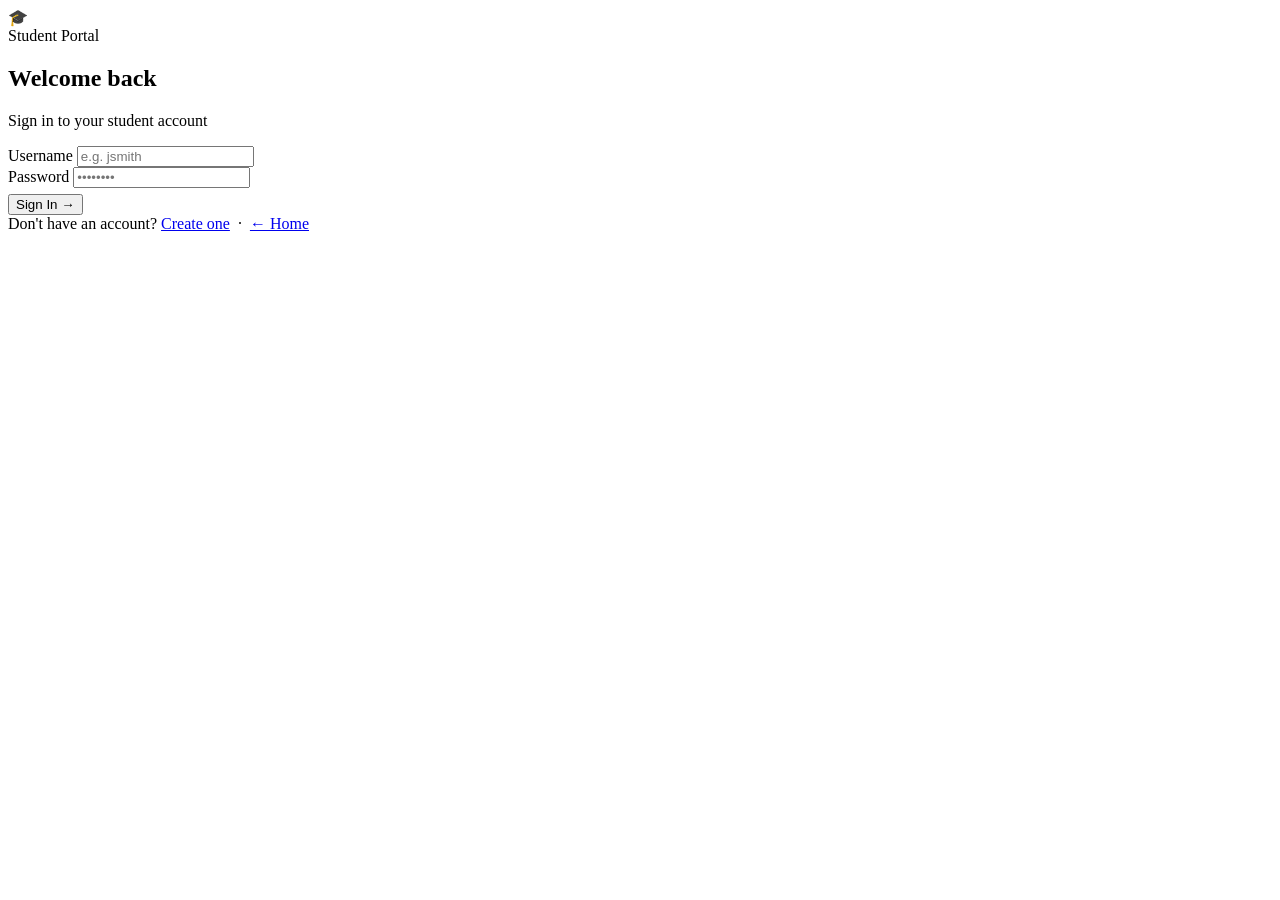
==== login.html @ 2de4115a "Add files via upload" ====
<!DOCTYPE html>
<html lang="en">
<head>
  <meta charset="UTF-8">
  <meta name="viewport" content="width=device-width, initial-scale=1.0">
  <title>Sign In · Student Portal</title>
  <link rel="stylesheet" href="css/style.css">
</head>
<body>
  <div class="auth-wrapper">
    <div class="auth-card">

      <div class="logo">
        <div class="logo-icon">🎓</div>
        <span class="logo-text">Student Portal</span>
      </div>

      <h2>Welcome back</h2>
      <p class="subtitle">Sign in to your student account</p>

      <div id="alert-box"></div>

      <form action="login" method="POST">
        <div class="form-group">
          <label for="username">Username</label>
          <input id="username" name="username" type="text"
                 placeholder="e.g. jsmith" autocomplete="username" required>
        </div>

        <div class="form-group">
          <label for="password">Password</label>
          <input id="password" name="password" type="password"
                 placeholder="••••••••" autocomplete="current-password" required>
        </div>

        <button type="submit" class="btn btn-primary" style="margin-top:.4rem;">
          Sign In →
        </button>
      </form>

      <div class="form-footer">
        Don't have an account? <a href="register.html">Create one</a>
        &nbsp;·&nbsp; <a href="index.html">← Home</a>
      </div>

    </div>
  </div>

  <script src="main.js"></script>
</body>
</html>
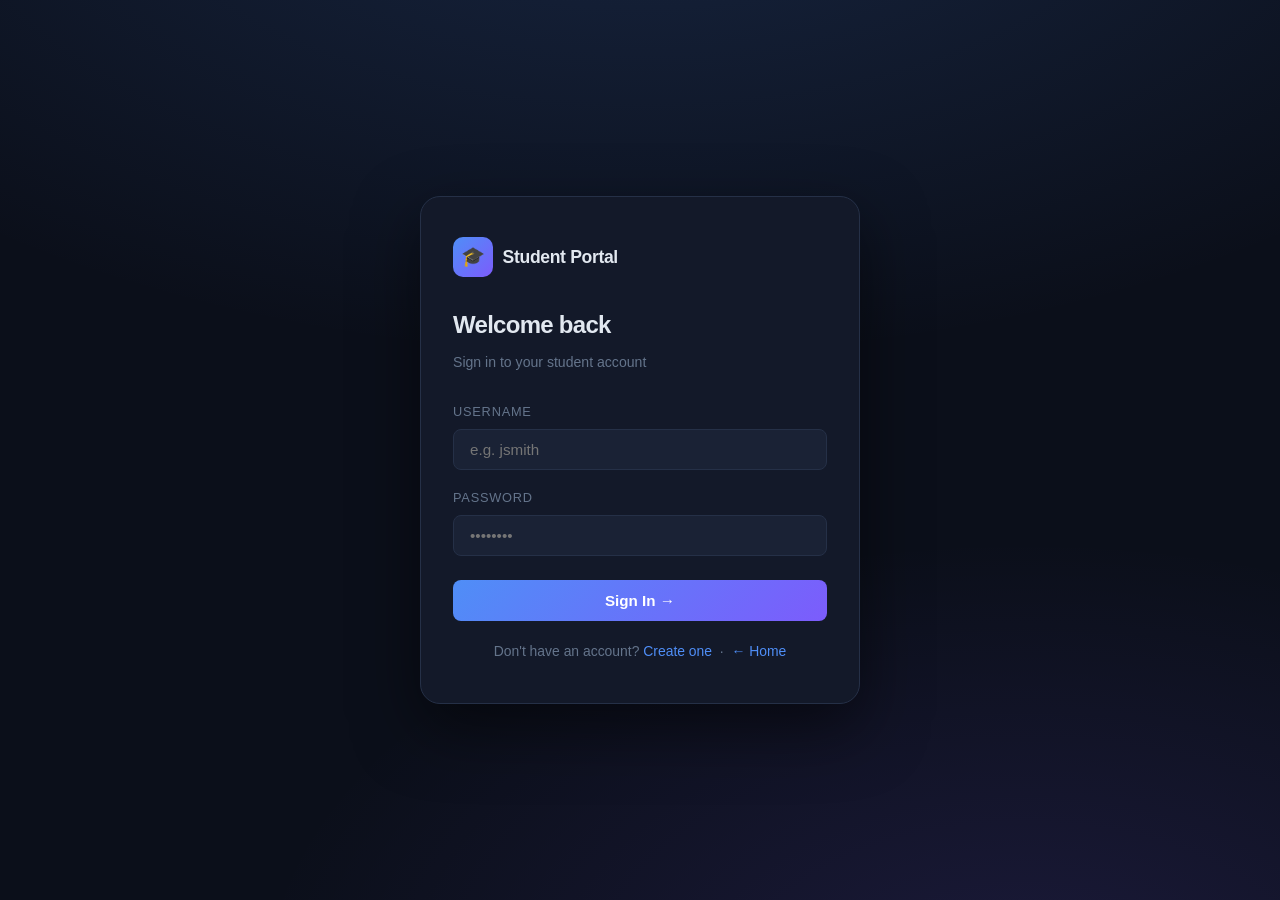
==== commit 95c5f35c: "Fix HTML formatting in login.html" ====
--- a/login.html
+++ b/login.html
@@ -4,7 +4,7 @@
   <meta charset="UTF-8">
   <meta name="viewport" content="width=device-width, initial-scale=1.0">
   <title>Sign In · Student Portal</title>
-  <link rel="stylesheet" href="css/style.css">
+  <link rel="stylesheet" href="style.css">
 </head>
 <body>
   <div class="auth-wrapper">
@@ -48,4 +48,4 @@
 
   <script src="main.js"></script>
 </body>
-</html>+</html>
--- a/style.css
+++ b/style.css
@@ -0,0 +1,404 @@
+/* ===== Student Portal – CSS ===== */
+@import url('https://fonts.googleapis.com/css2?family=Sora:wght@300;400;500;600;700&family=JetBrains+Mono:wght@400;500&display=swap');
+
+:root {
+  --bg:        #0b0f1a;
+  --surface:   #131929;
+  --card:      #1a2235;
+  --border:    #253047;
+  --accent:    #4f8ef7;
+  --accent2:   #7c5cfc;
+  --success:   #22c55e;
+  --danger:    #ef4444;
+  --warning:   #f59e0b;
+  --text:      #e2e8f0;
+  --muted:     #64748b;
+  --radius:    12px;
+  --font:      'Sora', sans-serif;
+  --mono:      'JetBrains Mono', monospace;
+}
+
+*, *::before, *::after { box-sizing: border-box; margin: 0; padding: 0; }
+
+body {
+  font-family: var(--font);
+  background: var(--bg);
+  color: var(--text);
+  min-height: 100vh;
+  line-height: 1.6;
+}
+
+/* ── AUTH PAGES ── */
+.auth-wrapper {
+  min-height: 100vh;
+  display: flex;
+  align-items: center;
+  justify-content: center;
+  background: radial-gradient(ellipse 80% 60% at 50% -20%, rgba(79,142,247,.18), transparent),
+              radial-gradient(ellipse 60% 50% at 80% 110%, rgba(124,92,252,.14), transparent),
+              var(--bg);
+  padding: 2rem;
+}
+
+.auth-card {
+  background: var(--surface);
+  border: 1px solid var(--border);
+  border-radius: 20px;
+  padding: 2.5rem 2rem;
+  width: 100%;
+  max-width: 440px;
+  box-shadow: 0 24px 64px rgba(0,0,0,.5);
+}
+
+.auth-card .logo {
+  display: flex;
+  align-items: center;
+  gap: .6rem;
+  margin-bottom: 1.8rem;
+}
+
+.auth-card .logo-icon {
+  width: 40px; height: 40px;
+  border-radius: 10px;
+  background: linear-gradient(135deg, var(--accent), var(--accent2));
+  display: flex; align-items: center; justify-content: center;
+  font-size: 1.2rem;
+}
+
+.auth-card .logo-text {
+  font-size: 1.1rem;
+  font-weight: 600;
+  letter-spacing: -.02em;
+}
+
+.auth-card h2 {
+  font-size: 1.5rem;
+  font-weight: 700;
+  margin-bottom: .4rem;
+  letter-spacing: -.03em;
+}
+
+.auth-card .subtitle {
+  color: var(--muted);
+  font-size: .88rem;
+  margin-bottom: 1.8rem;
+}
+
+/* ── FORM ELEMENTS ── */
+.form-group { margin-bottom: 1.1rem; }
+
+.form-group label {
+  display: block;
+  font-size: .8rem;
+  font-weight: 500;
+  color: var(--muted);
+  text-transform: uppercase;
+  letter-spacing: .06em;
+  margin-bottom: .4rem;
+}
+
+.form-group input,
+.form-group select {
+  width: 100%;
+  background: var(--card);
+  border: 1px solid var(--border);
+  border-radius: 8px;
+  padding: .7rem 1rem;
+  color: var(--text);
+  font-family: var(--font);
+  font-size: .95rem;
+  outline: none;
+  transition: border-color .2s, box-shadow .2s;
+}
+
+.form-group input:focus,
+.form-group select:focus {
+  border-color: var(--accent);
+  box-shadow: 0 0 0 3px rgba(79,142,247,.15);
+}
+
+.form-group select option { background: var(--card); }
+
+/* ── BUTTONS ── */
+.btn {
+  display: inline-flex;
+  align-items: center;
+  justify-content: center;
+  gap: .5rem;
+  padding: .75rem 1.5rem;
+  border-radius: 8px;
+  font-family: var(--font);
+  font-size: .95rem;
+  font-weight: 600;
+  cursor: pointer;
+  border: none;
+  transition: opacity .2s, transform .1s;
+  text-decoration: none;
+}
+.btn:active { transform: scale(.97); }
+
+.btn-primary {
+  background: linear-gradient(135deg, var(--accent), var(--accent2));
+  color: #fff;
+  width: 100%;
+}
+.btn-primary:hover { opacity: .88; }
+
+.btn-ghost {
+  background: transparent;
+  color: var(--accent);
+  border: 1px solid var(--border);
+}
+.btn-ghost:hover { background: var(--card); }
+
+.btn-danger {
+  background: rgba(239,68,68,.15);
+  color: var(--danger);
+  border: 1px solid rgba(239,68,68,.3);
+}
+.btn-danger:hover { background: rgba(239,68,68,.25); }
+
+.form-footer {
+  margin-top: 1.2rem;
+  text-align: center;
+  font-size: .87rem;
+  color: var(--muted);
+}
+.form-footer a { color: var(--accent); text-decoration: none; font-weight: 500; }
+
+/* ── ALERTS ── */
+.alert {
+  padding: .7rem 1rem;
+  border-radius: 8px;
+  font-size: .88rem;
+  margin-bottom: 1.2rem;
+  display: flex;
+  align-items: center;
+  gap: .5rem;
+}
+.alert-danger  { background: rgba(239,68,68,.12);  color: #fca5a5; border: 1px solid rgba(239,68,68,.25); }
+.alert-success { background: rgba(34,197,94,.12);  color: #86efac; border: 1px solid rgba(34,197,94,.25); }
+.alert-info    { background: rgba(79,142,247,.12); color: #93c5fd; border: 1px solid rgba(79,142,247,.25); }
+
+/* ── DASHBOARD LAYOUT ── */
+.dashboard { display: flex; min-height: 100vh; }
+
+.sidebar {
+  width: 240px;
+  flex-shrink: 0;
+  background: var(--surface);
+  border-right: 1px solid var(--border);
+  display: flex;
+  flex-direction: column;
+  padding: 1.5rem 1rem;
+  position: sticky;
+  top: 0;
+  height: 100vh;
+  overflow-y: auto;
+}
+
+.sidebar .logo {
+  display: flex;
+  align-items: center;
+  gap: .6rem;
+  padding: .4rem .5rem 1.6rem;
+  border-bottom: 1px solid var(--border);
+  margin-bottom: 1rem;
+}
+
+.sidebar .logo-icon {
+  width: 34px; height: 34px;
+  border-radius: 8px;
+  background: linear-gradient(135deg, var(--accent), var(--accent2));
+  display: flex; align-items: center; justify-content: center;
+  font-size: 1rem;
+}
+
+.sidebar .logo-text { font-size: .95rem; font-weight: 600; }
+
+.nav-label {
+  font-size: .7rem;
+  font-weight: 600;
+  text-transform: uppercase;
+  letter-spacing: .1em;
+  color: var(--muted);
+  padding: .4rem .5rem;
+  margin-top: .5rem;
+}
+
+.nav-item {
+  display: flex;
+  align-items: center;
+  gap: .65rem;
+  padding: .6rem .8rem;
+  border-radius: 8px;
+  font-size: .9rem;
+  font-weight: 500;
+  color: var(--muted);
+  cursor: pointer;
+  transition: background .15s, color .15s;
+  text-decoration: none;
+  margin-bottom: 2px;
+}
+.nav-item:hover, .nav-item.active {
+  background: rgba(79,142,247,.12);
+  color: var(--accent);
+}
+.nav-item .icon { width: 18px; text-align: center; }
+
+.sidebar-footer { margin-top: auto; padding-top: 1rem; border-top: 1px solid var(--border); }
+
+/* ── MAIN CONTENT ── */
+.main-content {
+  flex: 1;
+  overflow-y: auto;
+  padding: 2rem;
+  background: var(--bg);
+}
+
+.topbar {
+  display: flex;
+  align-items: center;
+  justify-content: space-between;
+  margin-bottom: 2rem;
+}
+
+.topbar h1 {
+  font-size: 1.4rem;
+  font-weight: 700;
+  letter-spacing: -.03em;
+}
+
+.user-chip {
+  display: flex;
+  align-items: center;
+  gap: .6rem;
+  background: var(--surface);
+  border: 1px solid var(--border);
+  border-radius: 50px;
+  padding: .35rem .8rem .35rem .35rem;
+}
+
+.avatar {
+  width: 30px; height: 30px;
+  border-radius: 50%;
+  background: linear-gradient(135deg, var(--accent), var(--accent2));
+  display: flex; align-items: center; justify-content: center;
+  font-size: .75rem;
+  font-weight: 700;
+  color: #fff;
+}
+
+.user-chip span { font-size: .85rem; font-weight: 500; }
+
+/* ── STAT CARDS ── */
+.stats-grid {
+  display: grid;
+  grid-template-columns: repeat(auto-fill, minmax(200px, 1fr));
+  gap: 1rem;
+  margin-bottom: 2rem;
+}
+
+.stat-card {
+  background: var(--surface);
+  border: 1px solid var(--border);
+  border-radius: var(--radius);
+  padding: 1.2rem 1.4rem;
+  transition: border-color .2s;
+}
+.stat-card:hover { border-color: var(--accent); }
+
+.stat-label {
+  font-size: .78rem;
+  font-weight: 500;
+  color: var(--muted);
+  text-transform: uppercase;
+  letter-spacing: .06em;
+  margin-bottom: .4rem;
+}
+
+.stat-value {
+  font-size: 1.6rem;
+  font-weight: 700;
+  letter-spacing: -.04em;
+  font-family: var(--mono);
+}
+
+.stat-sub {
+  font-size: .78rem;
+  color: var(--muted);
+  margin-top: .2rem;
+}
+
+/* ── SECTION CARDS ── */
+.section-card {
+  background: var(--surface);
+  border: 1px solid var(--border);
+  border-radius: var(--radius);
+  padding: 1.4rem;
+  margin-bottom: 1.5rem;
+}
+
+.section-card h3 {
+  font-size: 1rem;
+  font-weight: 600;
+  margin-bottom: 1rem;
+  display: flex;
+  align-items: center;
+  gap: .5rem;
+}
+
+/* ── SCHEDULE TABLE ── */
+.table { width: 100%; border-collapse: collapse; font-size: .9rem; }
+.table th {
+  text-align: left;
+  padding: .6rem .8rem;
+  font-size: .75rem;
+  text-transform: uppercase;
+  letter-spacing: .06em;
+  color: var(--muted);
+  border-bottom: 1px solid var(--border);
+}
+.table td {
+  padding: .7rem .8rem;
+  border-bottom: 1px solid rgba(37,48,71,.5);
+}
+.table tr:last-child td { border-bottom: none; }
+.table tr:hover td { background: rgba(79,142,247,.04); }
+
+.badge {
+  display: inline-block;
+  padding: .2rem .6rem;
+  border-radius: 20px;
+  font-size: .75rem;
+  font-weight: 500;
+}
+.badge-blue   { background: rgba(79,142,247,.15); color: #93c5fd; }
+.badge-purple { background: rgba(124,92,252,.15); color: #c4b5fd; }
+.badge-green  { background: rgba(34,197,94,.15);  color: #86efac; }
+.badge-yellow { background: rgba(245,158,11,.15); color: #fcd34d; }
+
+/* ── PROFILE INFO ── */
+.info-row {
+  display: flex;
+  justify-content: space-between;
+  align-items: center;
+  padding: .65rem 0;
+  border-bottom: 1px solid rgba(37,48,71,.5);
+  font-size: .9rem;
+}
+.info-row:last-child { border-bottom: none; }
+.info-row .key { color: var(--muted); }
+.info-row .val { font-weight: 500; font-family: var(--mono); font-size: .85rem; }
+
+/* ── PROGRESS BARS ── */
+.progress-item { margin-bottom: 1rem; }
+.progress-header { display: flex; justify-content: space-between; font-size: .85rem; margin-bottom: .35rem; }
+.progress-bar { height: 6px; background: var(--border); border-radius: 99px; overflow: hidden; }
+.progress-fill { height: 100%; border-radius: 99px; background: linear-gradient(90deg, var(--accent), var(--accent2)); transition: width .6s ease; }
+
+/* ── RESPONSIVE ── */
+@media (max-width: 768px) {
+  .sidebar { display: none; }
+  .stats-grid { grid-template-columns: 1fr 1fr; }
+}
